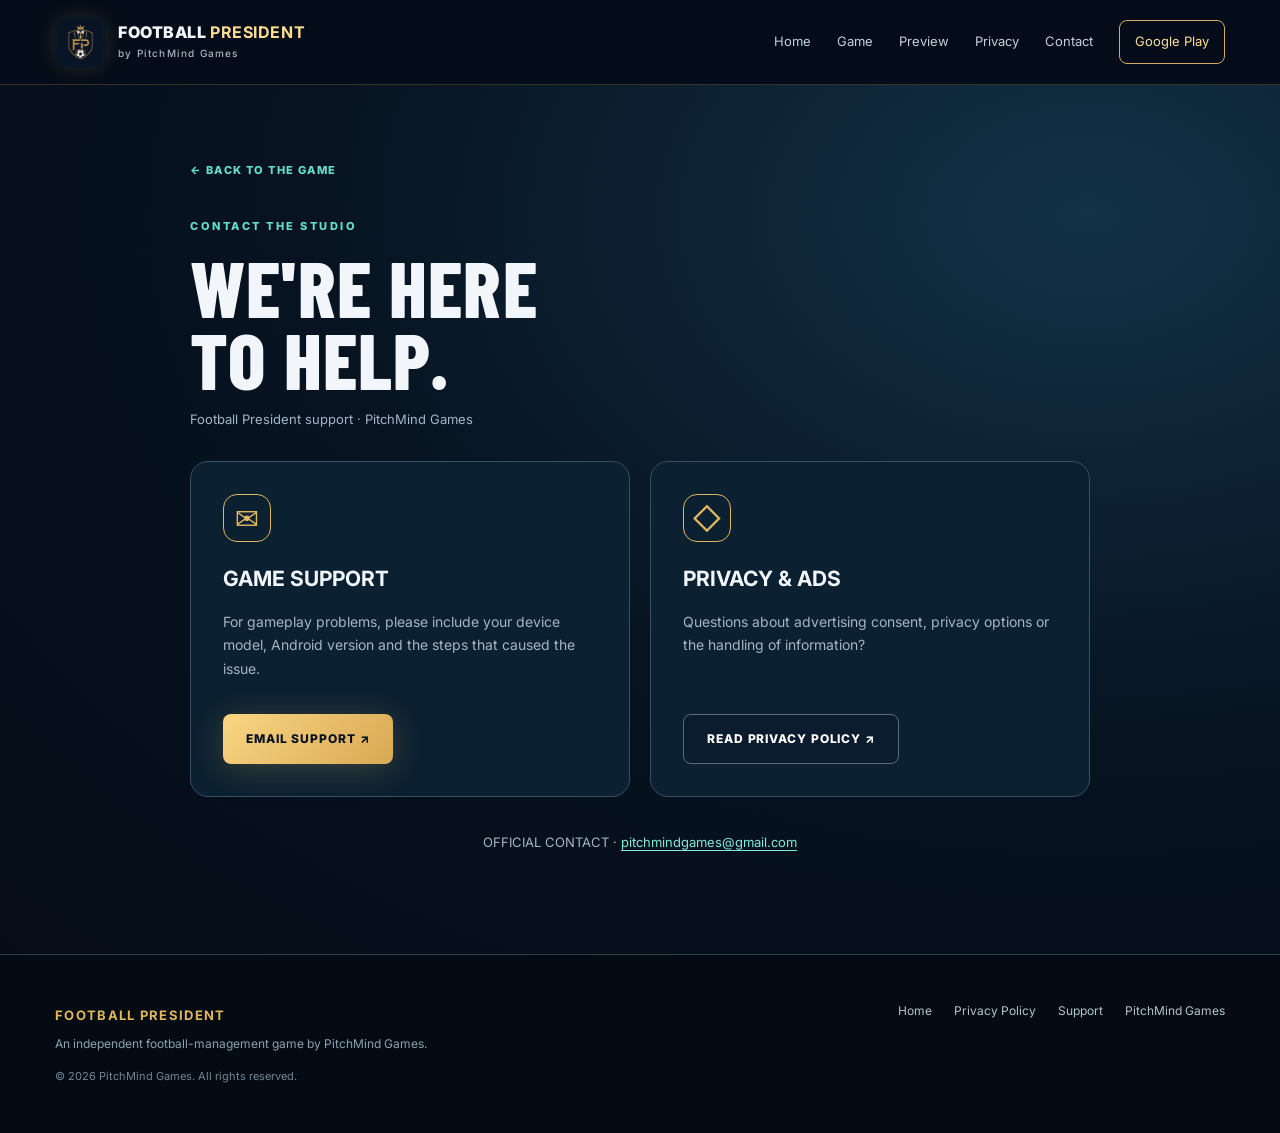
==== contact.html @ 31996678 "Add files via upload Update Football President official website." ====
<!doctype html><html lang="en"><head><meta charset="UTF-8"><meta name="viewport" content="width=device-width,initial-scale=1"><meta name="theme-color" content="#050e1b"><meta name="author" content="PitchMind Games"><link rel="icon" href="assets/football-president-icon.png"><link rel="stylesheet" href="css/styles.css"><title>Contact — Football President</title><meta name="description" content="Contact the Football President developer for support and privacy requests."></head><body><header class="topbar"><div class="container nav"><a class="brand" href="index.html" aria-label="Football President home"><img src="assets/football-president-icon.png" alt="Football President icon"><span>FOOTBALL <b>PRESIDENT</b><small>by PitchMind Games</small></span></a><button class="mobile-menu" id="menuButton" aria-label="Toggle menu" aria-expanded="false">☰</button><nav id="siteNav"><a href="index.html">Home</a><a href="index.html#features">Game</a><a href="index.html#screens">Preview</a><a href="privacy.html">Privacy</a><a href="contact.html">Contact</a><a class="nav-download" href="index.html#release">Google Play</a></nav></div></header><main class="legal-page"><div class="container narrow"><a href="index.html" class="back-link">← BACK TO THE GAME</a><div class="legal-heading"><span class="eyebrow">CONTACT THE STUDIO</span><h1>WE'RE HERE<br>TO HELP.</h1><p>Football President support · PitchMind Games</p></div><div class="contact-grid"><section class="contact-card"><div class="contact-symbol">✉</div><h2>GAME SUPPORT</h2><p>For gameplay problems, please include your device model, Android version and the steps that caused the issue.</p><a class="btn btn-gold" href="mailto:pitchmindgames@gmail.com?subject=Football%20President%20Support">EMAIL SUPPORT ↗</a></section><section class="contact-card"><div class="contact-symbol">◇</div><h2>PRIVACY & ADS</h2><p>Questions about advertising consent, privacy options or the handling of information?</p><a class="btn btn-ghost" href="privacy.html">READ PRIVACY POLICY ↗</a></section></div><div class="contact-bottom">OFFICIAL CONTACT · <a href="mailto:pitchmindgames@gmail.com">pitchmindgames@gmail.com</a></div></div></main><footer class="site-footer"><div class="container footer-inner"><div><strong>FOOTBALL PRESIDENT</strong><p>An independent football-management game by PitchMind Games.</p><small>© <span id="year"></span> PitchMind Games. All rights reserved.</small></div><div class="footer-menu"><a href="index.html">Home</a><a href="privacy.html">Privacy Policy</a><a href="contact.html">Support</a><a href="https://flavjoshabani90.github.io/" rel="noopener noreferrer" target="_blank">PitchMind Games</a></div></div></footer><script src="js/site.js"></script></body></html>
---- css/styles.css ----
@import url('https://fonts.googleapis.com/css2?family=Barlow+Condensed:wght@500;600;700;800&family=Inter:wght@400;500;600;700;800&display=swap');
:root{--bg:#050c17;--navy:#0b1b2c;--card:#0e2132;--edge:#243d50;--gold:#e0b75e;--gold2:#ffdc92;--teal:#65dfc9;--text:#f2f6fa;--muted:#a5b6c5}*{box-sizing:border-box}html{scroll-behavior:smooth}body{margin:0;background:var(--bg);color:var(--text);font-family:'Inter',system-ui,-apple-system,Arial,sans-serif;line-height:1.65;overflow-x:hidden}a{color:inherit;text-decoration:none}button{font:inherit}img{max-width:100%;display:block}.container{width:min(1170px,calc(100% - 40px));margin-inline:auto}.topbar{position:sticky;top:0;z-index:100;background:rgba(4,13,25,.95);backdrop-filter:blur(18px);border-bottom:1px solid rgba(212,169,75,.25)}.nav{min-height:84px;display:flex;align-items:center;justify-content:space-between;gap:24px}.brand{display:flex;align-items:center;gap:12px;flex-shrink:0}.brand img{width:51px;height:51px;object-fit:contain;border-radius:12px;box-shadow:0 0 20px #e4b65e2c}.brand span{font-size:16px;font-weight:850;letter-spacing:.035em;line-height:1.12}.brand b{color:var(--gold2)}.brand small{display:block;color:var(--muted);font-size:10px;font-weight:500;letter-spacing:.12em;margin-top:6px}.nav nav{display:flex;align-items:center;gap:26px}.nav nav a{font-size:13px;color:#c4d0da;transition:.2s}.nav nav a:hover{color:var(--gold2)}.nav-download{border:1px solid #d3aa63;border-radius:8px;padding:10px 15px!important;color:var(--gold2)!important}.mobile-menu{display:none;cursor:pointer;background:#12263a;border:1px solid #4a677c;color:white;border-radius:7px;font-size:22px;padding:3px 12px}.eyebrow{font-size:11px;font-weight:800;color:var(--teal);letter-spacing:.23em}.hero{position:relative;min-height:630px;display:flex;align-items:center;isolation:isolate;background:radial-gradient(ellipse at 80% 30%,#143b53 0%,#061321 46%,#050c17 88%)}.hero-bg{position:absolute;inset:0;background:linear-gradient(90deg,#040d1b 3%,rgba(4,13,27,.92) 32%,rgba(4,13,27,.48) 100%),url('../assets/stadium-hero.webp') center/cover;z-index:-1;opacity:.82}.hero-inner{display:grid;grid-template-columns:1.15fr .85fr;gap:65px;align-items:center;padding:105px 0 90px}.hero h1,.section h2,.spotlight h2,.launch h2,.legal-heading h1{font-family:'Barlow Condensed','Arial Narrow',Arial,sans-serif;font-weight:800;font-stretch:condensed;letter-spacing:.015em;line-height:.92}.hero h1{font-size:clamp(70px,7vw,112px);margin:22px 0 22px}.hero h1 em,.section h2 em,.spotlight h2 em,.statement em{font-style:normal;color:var(--gold2)}.intro{font-size:17px;color:#ced9e3;max-width:590px;line-height:1.85}.intro strong{color:#fff}.hero-buttons{display:flex;gap:12px;flex-wrap:wrap;margin-top:34px}.btn{display:inline-flex;align-items:center;justify-content:center;gap:18px;min-height:50px;padding:14px 23px;font-size:12px;font-weight:800;letter-spacing:.075em;border-radius:8px;transition:transform .2s,box-shadow .2s,background .2s}.btn:hover{transform:translateY(-2px)}.btn-gold{color:#07121f;background:linear-gradient(130deg,#f9d582,#d9a955);box-shadow:0 5px 32px #d8ad5340}.btn-ghost{color:white;border:1px solid #576c80;background:#0a1c2ccc}.btn-ghost:hover{border-color:var(--teal)}.release-note{display:flex;align-items:center;gap:10px;font-size:10px;font-weight:800;letter-spacing:.17em;margin-top:35px;color:#b9cad3}.live-dot{width:7px;height:7px;background:var(--teal);border-radius:50%;box-shadow:0 0 14px var(--teal)}.hero-visual{position:relative;display:flex;flex-direction:column;align-items:center;justify-content:center;min-height:440px}.hero-aura{position:absolute;inset:3% 5%;border:1px solid #d6b66e38;border-radius:50%;box-shadow:inset 0 0 95px #43dace0d,0 0 80px #54d6c416}.hero-aura:before{content:'';position:absolute;inset:11%;border:1px solid #55d1d43b;border-radius:50%}.game-icon-large{position:relative;width:min(340px,75%);filter:drop-shadow(0 20px 40px #031119)}.game-icon-large img{border-radius:20px}.float-box{position:absolute;bottom:0;right:0;background:#071523eb;border:1px solid #c9a767;border-radius:14px;padding:17px 24px;box-shadow:0 14px 45px #0008;transform:rotate(-2deg)}.float-box span,.float-box small{display:block;font-size:10px;letter-spacing:.2em;color:#a9bfcf}.float-box strong{font-family:'Barlow Condensed',sans-serif;font-size:28px;display:block;color:var(--gold2);line-height:1.15}.stats{background:#0b1a29;border-block:1px solid #1d3443}.stat-grid{display:grid;grid-template-columns:repeat(4,1fr)}.stat-grid div{display:flex;align-items:center;gap:15px;padding:23px 12px;border-right:1px solid #29404b}.stat-grid div:last-child{border:0}.stat-grid b{font-family:'Barlow Condensed';font-size:33px;color:var(--gold)}.stat-grid span{font-size:10px;letter-spacing:.09em;font-weight:800;color:#bed0db}.section{padding:105px 0}.section-heading{max-width:690px;margin-bottom:42px}.section h2,.spotlight h2{font-size:clamp(52px,6vw,79px);margin:17px 0}.section-heading p{max-width:610px;color:var(--muted);font-size:16px}.feature-grid{display:grid;grid-template-columns:repeat(4,1fr);gap:14px}.feature-card{position:relative;min-height:230px;border:1px solid #294255;background:linear-gradient(154deg,#11283b,#091523);border-radius:17px;padding:27px;overflow:hidden}.feature-card:before{position:absolute;content:'';height:3px;width:55px;top:0;left:26px;background:var(--gold)}.feature-num{font-size:10px;color:var(--gold2);letter-spacing:.14em;font-weight:700}.feature-card h3{font-family:'Barlow Condensed';font-size:28px;margin:40px 0 10px;line-height:1}.feature-card p{font-size:13px;color:#afc1cf;line-height:1.8}.spotlight{background:#081523;border-block:1px solid #1b364a}.spotlight-grid{display:grid;grid-template-columns:1fr 1fr;gap:65px;align-items:center}.spotlight-picture{height:435px;position:relative;overflow:hidden}.spotlight-picture img{width:100%;height:100%;object-fit:cover}.picture-fade{position:absolute;inset:0;box-shadow:inset 0 0 70px #05101a;pointer-events:none}.spotlight-copy{padding:60px 0}.spotlight-copy p{color:#bed0da;max-width:450px;font-size:16px}.pills{display:flex;gap:10px;flex-wrap:wrap;margin-top:25px}.pills span{border:1px solid #365369;border-radius:50px;padding:8px 13px;font-size:11px;color:#c9dbe6}.gallery{display:grid;grid-template-columns:repeat(3,1fr);gap:20px}.gallery-card{overflow:hidden;background:#0e2030;border:1px solid #294153;border-radius:15px}.gallery-card img{height:260px;width:100%;object-fit:cover}.gallery-card h3{font-family:'Barlow Condensed';font-size:27px;margin:23px 23px 5px}.gallery-card p{font-size:13px;color:var(--muted);margin:0 23px 25px}.gallery-caption{color:#849baa;font-size:12px;margin-top:15px}.statement{text-align:center;padding:90px 0;background:radial-gradient(ellipse at center,#143d4b 0%,#071724 70%);border-block:1px solid #395455}.statement p{font-size:clamp(25px,4vw,48px);font-family:'Barlow Condensed';font-weight:800;letter-spacing:.045em;line-height:1.3;margin:0}.launch{padding:88px 0}.launch-box{display:grid;grid-template-columns:1fr auto;gap:50px;align-items:center;background:linear-gradient(120deg,#123046,#071724);border:1px solid #b38c47;border-radius:20px;padding:40px 46px}.launch h2{font-size:55px;margin:15px 0}.launch p{max-width:630px;color:var(--muted);font-size:14px}.launch-action{display:flex;align-items:flex-end;flex-direction:column;gap:18px}.pending{font-size:11px;font-weight:800;letter-spacing:.12em;background:#172837;border:1px solid #50677d;border-radius:10px;padding:16px;color:#bed1db}.launch-action a{font-size:11px;font-weight:700;color:var(--gold2)}.site-footer{border-top:1px solid #29404d;background:#050b13;padding:46px 0}.footer-inner{display:flex;justify-content:space-between;gap:30px}.footer-inner strong{color:var(--gold);font-size:13px;letter-spacing:.1em}.footer-inner p{color:#8ba1b2;font-size:12px;margin:7px 0}.footer-inner small{color:#728698;font-size:11px}.footer-menu{display:flex;align-items:flex-start;gap:22px;flex-wrap:wrap}.footer-menu a{color:#b3c3d0;font-size:12px}.footer-menu a:hover,.legal-panel a:hover{color:var(--gold2)}.legal-page{min-height:75vh;padding:70px 0 100px;background:radial-gradient(ellipse at 85% 15%,#133247 0%,#071321 50%,#050c17 100%)}.narrow{max-width:900px}.back-link{font-weight:800;letter-spacing:.13em;color:var(--teal);font-size:11px}.legal-heading{margin:30px 0}.legal-heading h1{font-size:clamp(50px,8vw,78px);margin:14px 0}.legal-heading p{font-size:13px;color:#a4b7c6}.legal-panel{border:1px solid #315062;background:#091a2be9;border-radius:18px;padding:35px 40px}.legal-panel h2{font-size:18px;margin:35px 0 9px;color:#f3cb80}.legal-panel h2:first-child{margin-top:0}.legal-panel p{font-size:14px;line-height:1.95;color:#c5d5e1}.legal-panel a,.contact-bottom a{color:#83e8d8;text-decoration:underline;text-underline-offset:3px}.legal-footnote{color:#8296a8;font-size:12px}.contact-grid{display:grid;grid-template-columns:1fr 1fr;gap:20px}.contact-card{background:#0b2031;border:1px solid #355166;border-radius:18px;padding:32px}.contact-card h2{font-size:21px;margin:20px 0 9px}.contact-card p{color:var(--muted);font-size:14px;min-height:90px}.contact-symbol{height:48px;width:48px;border:1px solid var(--gold);color:var(--gold);border-radius:14px;display:grid;place-items:center;font-size:29px}.contact-bottom{text-align:center;margin-top:35px;font-size:13px;color:var(--muted)}
@media(max-width:980px){.feature-grid{grid-template-columns:repeat(2,1fr)}.hero-inner{gap:20px}.nav nav{gap:14px}.stat-grid{grid-template-columns:repeat(2,1fr)}.stat-grid div{border-bottom:1px solid #29404b}.spotlight-grid{gap:35px}.gallery-card img{height:190px}}
@media(max-width:680px){.container{width:min(100% - 28px,1170px)}.nav{min-height:65px}.brand img{width:42px;height:42px}.brand span{font-size:13px}.mobile-menu{display:block}.nav nav{display:none;position:absolute;top:65px;left:0;right:0;background:#071728;border-bottom:1px solid #365065;flex-direction:column;align-items:stretch;padding:18px 24px;gap:0}.nav nav.open{display:flex}.nav nav a{padding:11px 0}.nav nav .nav-download{padding:10px 15px!important;margin-top:10px;text-align:center}.hero-inner{grid-template-columns:1fr;padding:65px 0 52px;gap:34px}.hero h1{font-size:71px}.intro{font-size:14px}.hero-visual{min-height:300px}.game-icon-large{width:230px}.float-box{bottom:0;right:0;padding:12px}.float-box strong{font-size:19px}.float-box span,.float-box small{font-size:9px}.stat-grid div{gap:10px;padding:15px 5px}.stat-grid b{font-size:25px}.stat-grid span{font-size:9px}.section{padding:68px 0}.section h2,.spotlight h2{font-size:58px}.feature-grid{grid-template-columns:1fr}.feature-card{min-height:175px}.feature-card h3{margin-top:20px}.spotlight-grid{grid-template-columns:1fr}.spotlight-picture{height:260px}.spotlight-copy{padding:28px 0 55px}.gallery{grid-template-columns:1fr}.gallery-card img{height:225px}.statement{padding:60px 0}.launch-box{grid-template-columns:1fr;padding:26px;gap:15px}.launch h2{font-size:46px}.launch-action{align-items:flex-start}.footer-inner{flex-direction:column}.legal-page{padding:50px 0 70px}.legal-panel{padding:22px}.contact-grid{grid-template-columns:1fr}.contact-card p{min-height:auto}}
@media(prefers-reduced-motion:reduce){html{scroll-behavior:auto}*{transition:none!important}}

/* === Official game screenshot gallery and hidden-world teaser === */
html{scroll-padding-top:92px}
a:focus-visible,button:focus-visible{outline:3px solid var(--teal);outline-offset:3px}
.hero-visual{min-height:575px}
.hero-aura{inset:4% -2%;border-radius:50%}
.hero-phone{position:relative;z-index:1;background:#020912;border:6px solid #142b42;border-radius:30px;padding:9px 8px 8px;box-shadow:0 40px 80px #000b,0 0 0 2px #d6ae5a55,0 0 70px #61dce51c;width:min(292px,79%);transform:rotate(3deg);transition:transform .3s}
.hero-phone:hover{transform:rotate(0deg) translateY(-5px)}
.hero-phone img{width:100%;height:auto;border-radius:15px;display:block}
.phone-camera{position:absolute;z-index:2;top:13px;left:50%;width:36px;height:5px;transform:translateX(-50%);border-radius:99px;background:#263847;border:1px solid #536070}
.hero-visual .float-box{z-index:2;bottom:62px;right:-18px}
.hero-visual-label{position:absolute;bottom:6px;left:4px;z-index:2;color:#aec7d5;font-size:10px;letter-spacing:.22em;font-weight:800}
.rarity-section{background:radial-gradient(ellipse at 50% 60%,#132d3e,#081521 75%);border-block:1px solid #264259}
.rarity-grid{display:grid;grid-template-columns:1fr 1fr;gap:22px}
.rarity-card{position:relative;min-height:318px;border-radius:22px;padding:30px 34px;isolation:isolate;overflow:hidden;border:1px solid #365067;background:linear-gradient(135deg,#162b40,#081625)}
.rarity-card:before{content:'';position:absolute;z-index:-1;width:370px;height:370px;right:-130px;top:-180px;border-radius:50%;filter:blur(9px);background:radial-gradient(circle,#ffcb6544,transparent 70%)}
.genius-card:before{background:radial-gradient(circle,#6fddee33,transparent 70%)}
.rarity-card:after{content:'';position:absolute;inset:12px;border:1px solid #d9b4671a;border-radius:13px;z-index:-1}
.rarity-top{display:flex;justify-content:space-between;color:#9cb1c2;font-size:10px;letter-spacing:.17em;font-weight:800}
.rarity-symbol{position:absolute;right:40px;top:57px;font-size:120px;line-height:1;color:#f3c56a3e;text-shadow:0 0 65px #eab4584d}
.genius-card .rarity-symbol{color:#7ddce755;text-shadow:0 0 60px #5de1e644}
.rarity-tag{display:inline-block;color:#ffdb8c;letter-spacing:.22em;font-weight:800;font-size:13px;border:1px solid #d5ad60;border-radius:60px;padding:9px 20px;margin:64px 0 16px;background:#bb922821}
.genius-card .rarity-tag{color:#9bf0ff;border-color:#73c6d3;background:#53bfd025}
.rarity-card h3{font-family:'Barlow Condensed',Arial,sans-serif;font-size:37px;letter-spacing:.01em;margin:0 0 5px}
.rarity-card p{position:relative;max-width:365px;color:#b7c9d5;font-size:13px;margin:0;line-height:1.85}
.screens-section{background:#07121f}
.screens-section .section-heading{max-width:800px}
.gallery-toolbar{display:flex;align-items:center;justify-content:space-between;gap:18px;margin-bottom:22px}
.gallery-filters{display:flex;flex-wrap:wrap;gap:9px}
.filter-button{cursor:pointer;padding:12px 16px;background:#0d2435;color:#c4d5df;border:1px solid #375065;border-radius:9px;font-size:11px;font-weight:800;letter-spacing:.075em;transition:.2s}
.filter-button.active,.filter-button:hover{background:#e8c06a;color:#101b28;border-color:#fce2a5}
.filter-button span{opacity:.7;margin-left:4px}
.gallery-tip{font-size:10px;color:#92aabf;font-weight:750;letter-spacing:.1em;white-space:nowrap}
.screenshot-grid{display:grid;grid-template-columns:repeat(4,minmax(0,1fr));gap:19px}
.shot-card{min-width:0;overflow:hidden;border-radius:18px;background:linear-gradient(135deg,#102437,#091724);border:1px solid #2c485b;transition:border-color .2s,transform .2s}
.shot-card:hover{transform:translateY(-4px);border-color:#d4ab58}
.shot-card[hidden]{display:none}
.shot-view{display:block;cursor:zoom-in;width:100%;padding:0;border:0;background:#050e19}
.shot-image{display:block;position:relative;overflow:hidden;aspect-ratio:3/4.4;background:#04111e}
.shot-image img{width:100%;height:100%;object-fit:cover;object-position:top;transition:transform .35s;display:block}
.shot-view:hover .shot-image img{transform:scale(1.04)}
.shot-hover{position:absolute;inset:auto 0 0;display:flex;justify-content:space-between;align-items:center;padding:35px 16px 15px;background:linear-gradient(transparent,#03121ff2);color:#ffe2a2;font-size:10px;font-weight:800;letter-spacing:.1em;opacity:0;transition:opacity .2s}
.shot-hover span{font-size:23px}
.shot-view:hover .shot-hover,.shot-view:focus-visible .shot-hover{opacity:1}
.shot-copy{padding:17px 18px 21px}
.shot-copy>span{color:var(--gold);font-size:10px;font-weight:800;letter-spacing:.17em;text-transform:uppercase}
.shot-copy h3{font-size:27px;line-height:1.1;font-family:'Barlow Condensed',Arial,sans-serif;margin:7px 0 6px}
.shot-copy p{font-size:12px;color:#a9c0ce;margin:0;line-height:1.6}
.gallery-caption{margin-top:23px}
.galaxy-teaser{position:relative;isolation:isolate;overflow:hidden;padding:118px 0;border-block:1px solid #445075;background:radial-gradient(ellipse at 52% 49%,#273266 0%,#111b3b 31%,#061124 77%)}
.galaxy-stars{position:absolute;inset:0;z-index:-1;pointer-events:none;opacity:.85;background-image:radial-gradient(1px 1px at 10% 15%,#fff,transparent),radial-gradient(2px 2px at 68% 27%,#e2c7ff,transparent),radial-gradient(1px 1px at 80% 76%,#fff,transparent),radial-gradient(1px 1px at 32% 66%,#fff,transparent),radial-gradient(2px 2px at 44% 83%,#c9bfff,transparent),radial-gradient(1px 1px at 91% 12%,#fff,transparent),radial-gradient(1px 1px at 20% 84%,#d6faff,transparent);background-size:310px 270px,450px 350px,420px 350px,280px 270px,500px 430px,370px 290px,310px 300px}
.galaxy-content{max-width:840px;text-align:center}
.galaxy-mark{font-size:44px;color:#b5e9ff;letter-spacing:.28em;text-shadow:0 0 40px #97baff}
.galaxy-mark span{color:#fbd48b;font-size:66px}
.galaxy-eyebrow{display:inline-block;margin-top:5px;color:#adbdff}
.galaxy-content h2{font-family:'Barlow Condensed',Arial,sans-serif;font-size:clamp(50px,7vw,92px);line-height:.95;margin:20px 0 12px;font-weight:800}
.galaxy-content h2 em{font-style:normal;color:#bfc8ff;text-shadow:0 0 35px #8c88ff7a}
.galaxy-title{color:#f9dcac;font-size:clamp(18px,3vw,27px);letter-spacing:.27em;font-weight:850;margin:26px 0 20px}
.galaxy-content p{max-width:670px;margin:0 auto 26px;font-size:16px;color:#c5d1ed;line-height:1.9}
.galaxy-secret{display:inline-flex;align-items:center;gap:10px;padding:12px 20px;border:1px solid #9889bd;color:#d6d5ff;border-radius:80px;background:#151d3cb0;font-size:10px;font-weight:800;letter-spacing:.14em}
.secret-dot{width:7px;height:7px;background:#beaaff;border-radius:50%;box-shadow:0 0 15px #beaaff}
.galaxy-content small{display:block;margin-top:14px;color:#9aa8c8;font-size:11px}
.developer-strip{background:#081420;border-top:1px solid #294054;padding:34px 0}
.developer-inner{display:flex;align-items:center;justify-content:center;gap:24px}
.developer-inner img{width:105px;height:105px;object-fit:contain;border-radius:18px}
.developer-inner h2{font-family:'Barlow Condensed',Arial,sans-serif;font-size:33px;line-height:1;margin:6px 0}
.developer-inner p{font-size:12px;color:#9db1bf;margin:0}
.image-lightbox{position:fixed;width:min(910px,calc(100vw - 26px));max-width:none;max-height:calc(100dvh - 26px);height:calc(100dvh - 26px);padding:0 20px 14px;border:1px solid #9c834f;border-radius:18px;background:#04101f;color:#fff;box-shadow:0 30px 100px #000d}
.image-lightbox::backdrop{background:#01040bea;backdrop-filter:blur(9px)}
.image-lightbox[open]{display:flex;flex-direction:column}
.lightbox-top{display:flex;align-items:center;justify-content:space-between;gap:15px;flex:0 0 54px}
.lightbox-counter{font-size:11px;font-weight:800;color:#d1bd8f;letter-spacing:.15em}
.lightbox-close{cursor:pointer;font-size:19px;color:#fff;background:#14283b;border:1px solid #637587;padding:6px 13px;border-radius:9px}
.lightbox-body{min-height:0;position:relative;display:flex;align-items:center;justify-content:center;flex:1}
.lightbox-body img{height:100%;width:auto;max-width:100%;object-fit:contain;filter:drop-shadow(0 12px 28px #0009)}
.lightbox-nav{position:absolute;z-index:2;top:50%;transform:translateY(-50%);border:1px solid #75869b;background:#06192de6;color:white;border-radius:50%;width:46px;height:46px;font-size:32px;line-height:1;cursor:pointer}
.lightbox-nav.previous{left:3px}.lightbox-nav.next{right:3px}
.lightbox-title{font-family:'Barlow Condensed',Arial,sans-serif;font-size:23px;font-weight:700;text-align:center;margin:9px 0 0}
.lightbox-hint{text-align:center;color:#8fa8bb;font-size:10px;margin:2px 0 0}
@media(max-width:1100px){.nav nav{gap:13px}.nav nav a{font-size:11px}.screenshot-grid{grid-template-columns:repeat(3,minmax(0,1fr))}.hero-visual .float-box{right:0}}
@media(max-width:980px){.hero-visual{min-height:500px}.hero-phone{width:min(260px,78%)}.screenshot-grid{grid-template-columns:repeat(3,minmax(0,1fr))}.gallery-tip{display:none}}
@media(max-width:680px){html{scroll-padding-top:67px}.hero-inner{padding:67px 0 43px}.hero-visual{min-height:478px}.hero-phone{width:240px;max-width:74%}.hero-visual .float-box{bottom:52px;right:1px}.hero-visual-label{left:8px}.rarity-grid{grid-template-columns:1fr}.rarity-card{min-height:280px;padding:25px}.rarity-symbol{top:39px}.rarity-tag{margin-top:50px}.screens-section .section-heading{margin-bottom:26px}.gallery-toolbar{margin-bottom:16px}.gallery-filters{gap:7px}.filter-button{font-size:10px;padding:10px 12px}.screenshot-grid{grid-template-columns:repeat(2,minmax(0,1fr));gap:12px}.shot-copy{padding:13px 12px 17px}.shot-copy h3{font-size:22px}.shot-copy p{font-size:11px}.shot-copy>span{font-size:9px}.shot-hover{opacity:1;padding:15px 9px 9px;font-size:9px}.galaxy-teaser{padding:82px 0}.galaxy-content p{font-size:14px}.galaxy-title{letter-spacing:.12em}.galaxy-secret{letter-spacing:.06em;padding:11px}.developer-inner img{width:80px;height:80px}.developer-inner h2{font-size:27px}.image-lightbox{padding:0 7px 12px}.lightbox-nav{width:38px;height:38px;font-size:25px}.lightbox-nav.previous{left:0}.lightbox-nav.next{right:0}}
@media(max-width:370px){.hero h1{font-size:59px}.screenshot-grid{gap:9px}.filter-button{padding:8px 9px}.shot-copy h3{font-size:20px}}
@media(prefers-reduced-motion:reduce){.hero-phone:hover{transform:rotate(3deg)}.shot-card:hover{transform:none}.shot-view:hover .shot-image img{transform:none}}

/* Show real game imagery rather than the earlier text-heavy stadium promo background. */
.hero-bg{background:radial-gradient(ellipse at 75% 38%,#224b5e63,transparent 55%),linear-gradient(120deg,#071727,#04111e 63%,#0b2638);opacity:1}
.spotlight-picture{display:flex;align-items:center;justify-content:center;border:1px solid #314b5f;border-radius:20px;background:radial-gradient(ellipse at center,#22516a 0%,#0a2336 45%,#061420 92%)}
.spotlight-picture img{height:100%;width:auto;max-width:100%;object-fit:contain;border-radius:13px;filter:drop-shadow(0 10px 30px #000b)}
.spotlight-picture .picture-fade{box-shadow:inset 0 0 45px #061420; border-radius:20px}
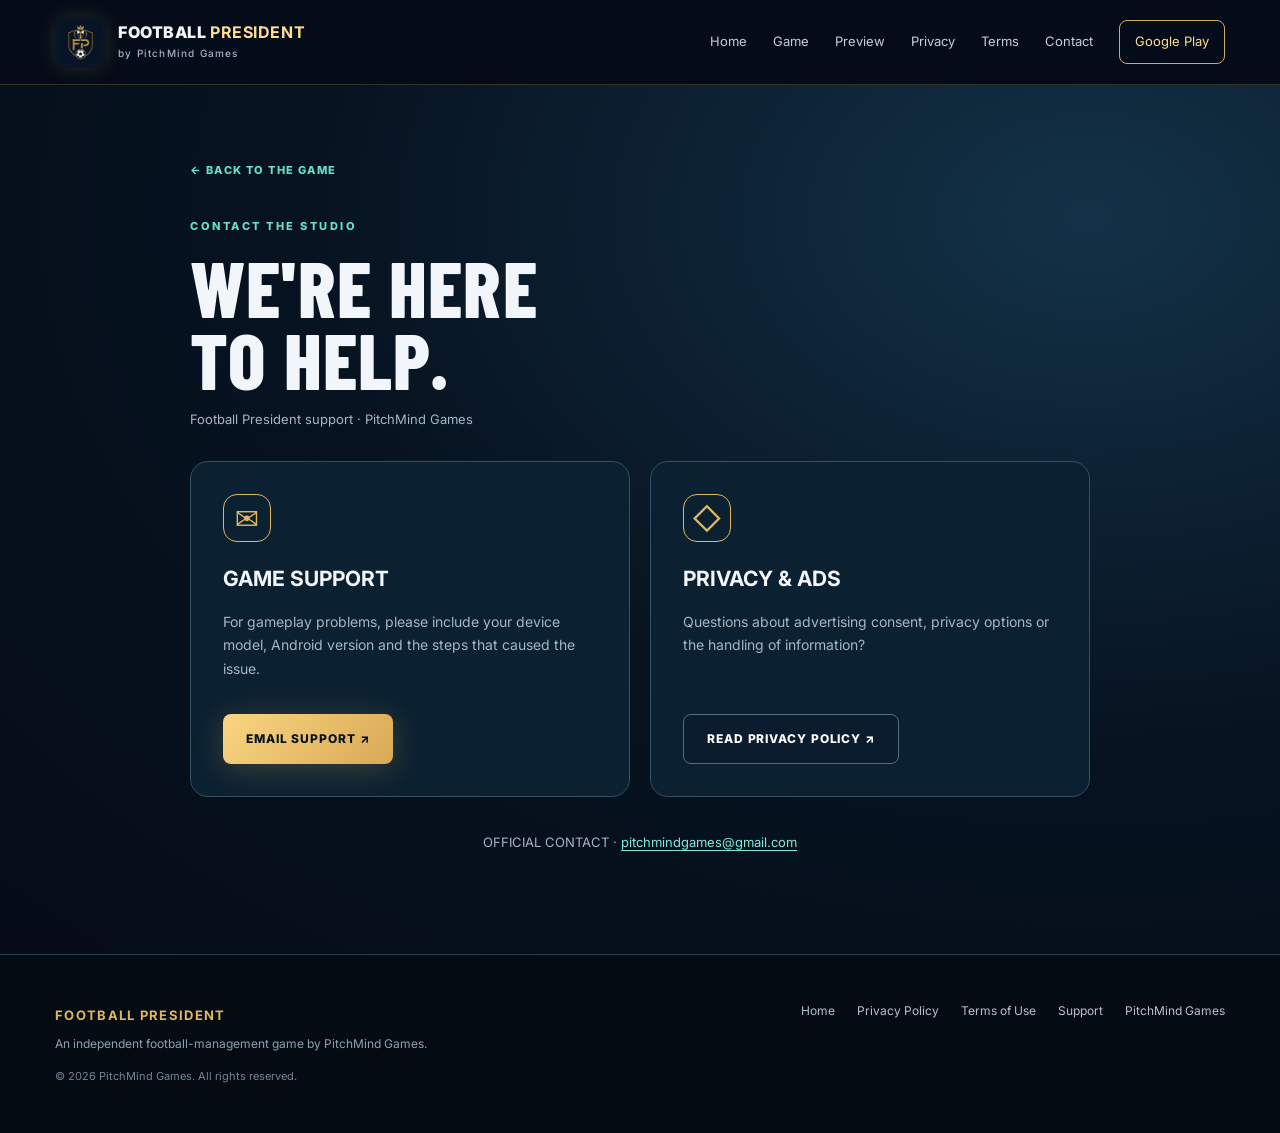
==== commit c5fef736: "Update website - Terms and Privacy Policy" ====
--- a/contact.html
+++ b/contact.html
@@ -1 +1 @@
-<!doctype html><html lang="en"><head><meta charset="UTF-8"><meta name="viewport" content="width=device-width,initial-scale=1"><meta name="theme-color" content="#050e1b"><meta name="author" content="PitchMind Games"><link rel="icon" href="assets/football-president-icon.png"><link rel="stylesheet" href="css/styles.css"><title>Contact — Football President</title><meta name="description" content="Contact the Football President developer for support and privacy requests."></head><body><header class="topbar"><div class="container nav"><a class="brand" href="index.html" aria-label="Football President home"><img src="assets/football-president-icon.png" alt="Football President icon"><span>FOOTBALL <b>PRESIDENT</b><small>by PitchMind Games</small></span></a><button class="mobile-menu" id="menuButton" aria-label="Toggle menu" aria-expanded="false">☰</button><nav id="siteNav"><a href="index.html">Home</a><a href="index.html#features">Game</a><a href="index.html#screens">Preview</a><a href="privacy.html">Privacy</a><a href="contact.html">Contact</a><a class="nav-download" href="index.html#release">Google Play</a></nav></div></header><main class="legal-page"><div class="container narrow"><a href="index.html" class="back-link">← BACK TO THE GAME</a><div class="legal-heading"><span class="eyebrow">CONTACT THE STUDIO</span><h1>WE'RE HERE<br>TO HELP.</h1><p>Football President support · PitchMind Games</p></div><div class="contact-grid"><section class="contact-card"><div class="contact-symbol">✉</div><h2>GAME SUPPORT</h2><p>For gameplay problems, please include your device model, Android version and the steps that caused the issue.</p><a class="btn btn-gold" href="mailto:pitchmindgames@gmail.com?subject=Football%20President%20Support">EMAIL SUPPORT ↗</a></section><section class="contact-card"><div class="contact-symbol">◇</div><h2>PRIVACY & ADS</h2><p>Questions about advertising consent, privacy options or the handling of information?</p><a class="btn btn-ghost" href="privacy.html">READ PRIVACY POLICY ↗</a></section></div><div class="contact-bottom">OFFICIAL CONTACT · <a href="mailto:pitchmindgames@gmail.com">pitchmindgames@gmail.com</a></div></div></main><footer class="site-footer"><div class="container footer-inner"><div><strong>FOOTBALL PRESIDENT</strong><p>An independent football-management game by PitchMind Games.</p><small>© <span id="year"></span> PitchMind Games. All rights reserved.</small></div><div class="footer-menu"><a href="index.html">Home</a><a href="privacy.html">Privacy Policy</a><a href="contact.html">Support</a><a href="https://flavjoshabani90.github.io/" rel="noopener noreferrer" target="_blank">PitchMind Games</a></div></div></footer><script src="js/site.js"></script></body></html>+<!doctype html><html lang="en"><head><meta charset="UTF-8"><meta name="viewport" content="width=device-width,initial-scale=1"><meta name="theme-color" content="#050e1b"><meta name="author" content="PitchMind Games"><link rel="icon" href="assets/football-president-icon.png"><link rel="stylesheet" href="css/styles.css"><title>Contact — Football President</title><meta name="description" content="Contact the Football President developer for support and privacy requests."></head><body><header class="topbar"><div class="container nav"><a class="brand" href="index.html" aria-label="Football President home"><img src="assets/football-president-icon.png" alt="Football President icon"><span>FOOTBALL <b>PRESIDENT</b><small>by PitchMind Games</small></span></a><button class="mobile-menu" id="menuButton" aria-label="Toggle menu" aria-expanded="false">☰</button><nav id="siteNav"><a href="index.html">Home</a><a href="index.html#features">Game</a><a href="index.html#screens">Preview</a><a href="privacy.html">Privacy</a><a href="terms.html">Terms</a><a href="contact.html">Contact</a><a class="nav-download" href="index.html#release">Google Play</a></nav></div></header><main class="legal-page"><div class="container narrow"><a href="index.html" class="back-link">← BACK TO THE GAME</a><div class="legal-heading"><span class="eyebrow">CONTACT THE STUDIO</span><h1>WE'RE HERE<br>TO HELP.</h1><p>Football President support · PitchMind Games</p></div><div class="contact-grid"><section class="contact-card"><div class="contact-symbol">✉</div><h2>GAME SUPPORT</h2><p>For gameplay problems, please include your device model, Android version and the steps that caused the issue.</p><a class="btn btn-gold" href="mailto:pitchmindgames@gmail.com?subject=Football%20President%20Support">EMAIL SUPPORT ↗</a></section><section class="contact-card"><div class="contact-symbol">◇</div><h2>PRIVACY & ADS</h2><p>Questions about advertising consent, privacy options or the handling of information?</p><a class="btn btn-ghost" href="privacy.html">READ PRIVACY POLICY ↗</a></section></div><div class="contact-bottom">OFFICIAL CONTACT · <a href="mailto:pitchmindgames@gmail.com">pitchmindgames@gmail.com</a></div></div></main><footer class="site-footer"><div class="container footer-inner"><div><strong>FOOTBALL PRESIDENT</strong><p>An independent football-management game by PitchMind Games.</p><small>© <span id="year"></span> PitchMind Games. All rights reserved.</small></div><div class="footer-menu"><a href="index.html">Home</a><a href="privacy.html">Privacy Policy</a><a href="terms.html">Terms of Use</a><a href="contact.html">Support</a><a href="https://flavjoshabani90.github.io/" rel="noopener noreferrer" target="_blank">PitchMind Games</a></div></div></footer><script src="js/site.js"></script></body></html>
